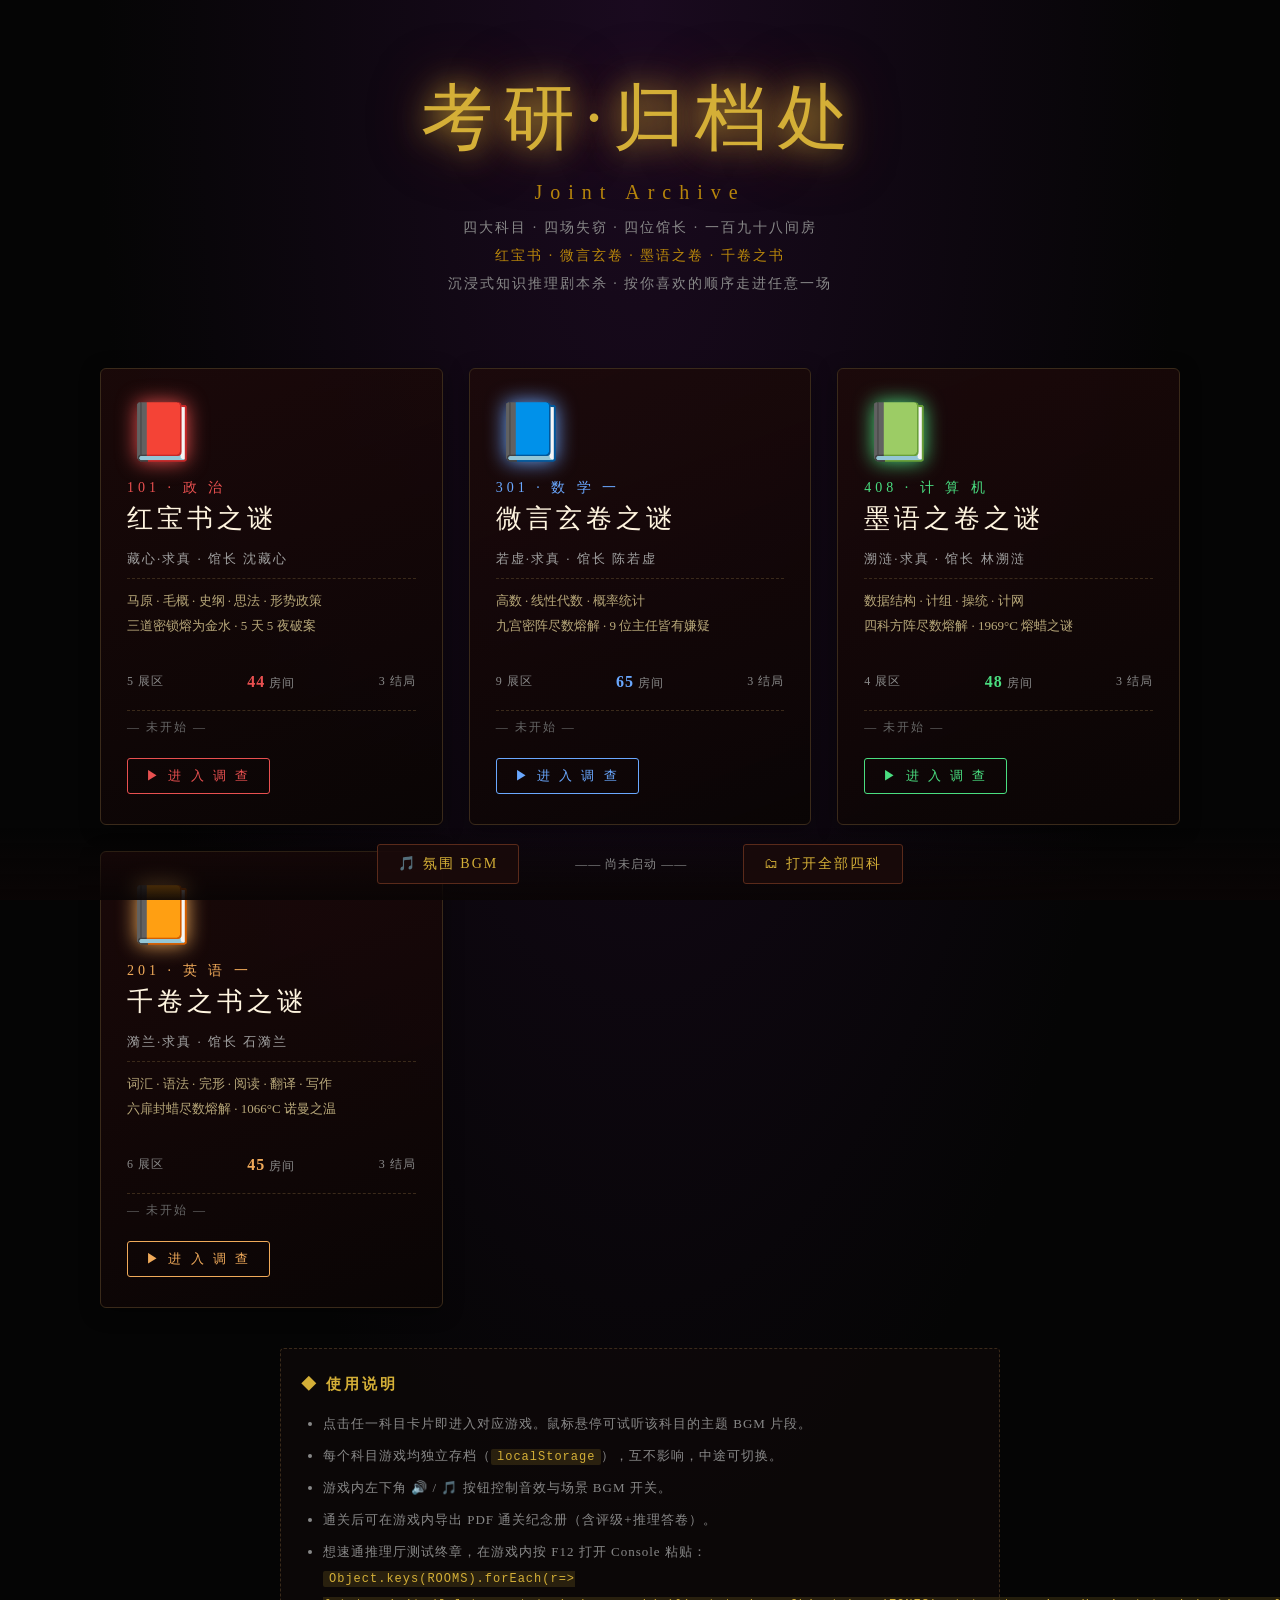
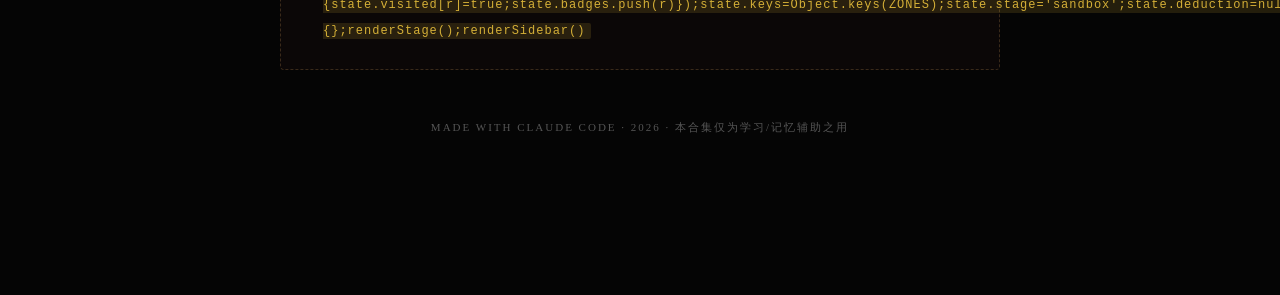
==== 考研剧本杀合集/index.html @ 75a109c9 "初始提交：考研剧本杀 · 联合归档处（含 7 轮优化） 四科（101/201/301/408）知识推理剧本杀，PWA 可离线，支持加手机主屏。  技术栈： - 纯前端 HTML/JS/CSS，无后端 " ====
<!DOCTYPE html>
<html lang="zh-CN">
<head>
<meta charset="UTF-8">
<title>考研剧本杀 · 联合归档处</title>
<style>
*{margin:0;padding:0;box-sizing:border-box}
html,body{min-height:100%;background:#0a0a0a;color:#fff5e0;font-family:"Songti SC","SimSun","STSong",serif;overflow-x:hidden}
body{background:radial-gradient(ellipse at top,#1a0a1f 0%,#050505 60%);min-height:100vh;padding:40px 20px 80px}

.hero{text-align:center;padding:30px 20px 40px;animation:fadeIn 1.5s}
.logo{font-size:72px;color:#d4af37;font-family:"STKaiti",serif;text-shadow:0 0 30px #d4af37,0 0 60px #6a2a1a;letter-spacing:10px;margin-bottom:15px;animation:glowPulse 4s infinite}
.subtitle{font-size:20px;color:#b8860b;letter-spacing:8px;margin-bottom:10px}
.desc{font-size:14px;color:#888;letter-spacing:2px;line-height:2;max-width:720px;margin:0 auto}

.grid{display:grid;grid-template-columns:repeat(auto-fit,minmax(260px,1fr));gap:26px;max-width:1100px;margin:30px auto 0;padding:0 10px}

.card{display:block;text-decoration:none;color:inherit;background:linear-gradient(160deg,rgba(30,10,10,.85),rgba(10,5,5,.95));border:1px solid #3a2a1a;border-radius:6px;padding:30px 26px;position:relative;overflow:hidden;cursor:pointer;transition:all .35s cubic-bezier(.2,.8,.2,1);box-shadow:0 4px 20px rgba(0,0,0,.4)}
.card::before{content:"";position:absolute;inset:0;background:linear-gradient(160deg,transparent 0%,var(--glow,rgba(212,175,55,.18)) 100%);opacity:0;transition:opacity .4s;pointer-events:none}
.card:hover{transform:translateY(-6px) scale(1.02);border-color:var(--border,#d4af37);box-shadow:0 14px 40px var(--shadow,rgba(212,175,55,.3))}
.card:hover::before{opacity:1}
.card.pol{--glow:rgba(220,60,60,.22);--border:#e85050;--shadow:rgba(220,60,60,.35)}
.card.math{--glow:rgba(80,150,255,.22);--border:#6aa8ff;--shadow:rgba(80,150,255,.35)}
.card.cs{--glow:rgba(60,210,120,.22);--border:#4ade80;--shadow:rgba(60,210,120,.35)}
.card.eng{--glow:rgba(240,170,90,.22);--border:#f0aa5a;--shadow:rgba(240,170,90,.35)}

.card-icon{font-size:56px;margin-bottom:14px;display:block;filter:drop-shadow(0 0 10px var(--border))}
.card-code{font-size:14px;color:var(--border);letter-spacing:4px;margin-bottom:4px}
.card-title{font-size:26px;font-family:"STKaiti",serif;color:#fff5e0;letter-spacing:4px;margin-bottom:14px}
.card-tag{font-size:13px;color:#a0a0a0;letter-spacing:2px;margin-bottom:10px;padding-bottom:10px;border-bottom:1px dashed #3a2a1a}
.card-desc{font-size:13px;color:#b8a87a;line-height:1.9;margin-bottom:16px;min-height:68px}
.card-stats{display:flex;justify-content:space-between;font-size:12px;color:#888;letter-spacing:1px;margin-bottom:18px}
.card-stat-num{color:var(--border);font-weight:bold;font-size:16px}
.card-play{display:inline-block;padding:8px 18px;border:1px solid var(--border);color:var(--border);font-size:13px;letter-spacing:3px;border-radius:3px;transition:all .25s}
.card:hover .card-play{background:var(--border);color:#0a0a0a}

.bottom-bar{position:fixed;bottom:0;left:0;right:0;background:linear-gradient(0deg,rgba(10,5,5,.95),transparent);padding:16px;display:flex;justify-content:center;gap:12px;z-index:50}
.btn{background:rgba(26,10,10,.9);border:1px solid #5a2a1a;color:#d4af37;padding:10px 20px;font-size:14px;letter-spacing:2px;cursor:pointer;font-family:inherit;border-radius:3px;transition:all .2s}
.btn:hover{border-color:#d4af37;background:rgba(212,175,55,.15)}
.btn.active{background:#d4af37;color:#0a0a0a}
.track-info{font-size:12px;color:#888;align-self:center;letter-spacing:1px;min-width:200px;text-align:center}

.credits{text-align:center;color:#555;font-size:11px;letter-spacing:2px;margin-top:50px;padding-bottom:60px}

@keyframes fadeIn{from{opacity:0;transform:translateY(-10px)}to{opacity:1;transform:translateY(0)}}
@keyframes glowPulse{0%,100%{text-shadow:0 0 30px #d4af37,0 0 60px #6a2a1a}50%{text-shadow:0 0 50px #d4af37,0 0 100px #6a2a1a,0 0 120px #d4af37}}
@keyframes fadeInUp{from{opacity:0;transform:translateY(30px)}to{opacity:1;transform:translateY(0)}}
.card{animation:fadeInUp .8s both}
.card:nth-child(1){animation-delay:.1s}
.card:nth-child(2){animation-delay:.2s}
.card:nth-child(3){animation-delay:.3s}
.card:nth-child(4){animation-delay:.4s}

.card-progress{margin-bottom:14px;font-size:12px;letter-spacing:2px;padding:8px 0;border-top:1px dashed #3a2a1a;min-height:30px}
.card-progress .pg-dim{color:#666}
.card-progress .pg-run{color:var(--border,#d4af37)}
.card-progress .pg-win{color:#6ada80;font-weight:600;letter-spacing:1px}
.card-progress .pg-bar{display:inline-block;width:120px;height:5px;background:rgba(255,255,255,.06);border-radius:3px;margin-left:6px;overflow:hidden;vertical-align:middle}
.card-progress .pg-bar>span{display:block;height:100%;background:currentColor;transition:width .6s ease}

.notes{max-width:720px;margin:40px auto 0;color:#888;font-size:13px;line-height:2;letter-spacing:1px;padding:20px;border:1px dashed #3a2a1a;border-radius:4px;background:rgba(20,10,10,.4)}
.notes h3{color:#d4af37;font-size:15px;letter-spacing:3px;margin-bottom:12px;font-family:"STKaiti",serif}
.notes ul{padding-left:22px}
.notes li{margin-bottom:6px}
.notes code{background:rgba(212,175,55,.15);color:#d4af37;padding:1px 6px;border-radius:2px;font-size:12px}

/* ======== Mobile responsive · launcher ======== */
@media (max-width:768px){
  body{padding:20px 12px 100px !important}
  .logo{font-size:44px !important;letter-spacing:4px !important}
  .subtitle{font-size:16px !important;letter-spacing:4px !important}
  .desc{font-size:13px !important;line-height:1.9 !important}
  .hero{padding:20px 6px 26px !important}
  .grid{grid-template-columns:1fr !important;gap:18px !important}
  .card{padding:22px 20px !important}
  .card-icon{font-size:46px !important}
  .card-title{font-size:22px !important;letter-spacing:3px !important}
  .card-code{font-size:12px !important;letter-spacing:3px !important}
  .card-desc{font-size:13px !important;min-height:auto !important}
  .card-tag{font-size:12px !important}
  .bottom-bar{flex-wrap:wrap;padding:10px !important}
  .btn{padding:10px 14px !important;font-size:12px !important;letter-spacing:1px !important}
  .track-info{min-width:auto !important;flex-basis:100%;font-size:11px !important;padding:4px 0}
  .notes{font-size:12px !important;line-height:1.9 !important;padding:15px !important}
  .notes code{font-size:10px !important;word-break:break-all}
}
@supports(padding:max(0px)){
  body{padding-bottom:max(100px,calc(env(safe-area-inset-bottom) + 80px)) !important}
}


/* ───── 键盘焦点可视化 (a11y) ───── */
a.card:focus-visible,button:focus-visible{outline:2px solid #d4af37;outline-offset:3px;box-shadow:0 0 0 5px rgba(212,175,55,.28)}
</style>
<meta name="viewport" content="width=device-width, initial-scale=1.0, viewport-fit=cover, user-scalable=yes">
<meta name="theme-color" content="#6a2a8a">
<meta name="apple-mobile-web-app-capable" content="yes">
<meta name="apple-mobile-web-app-status-bar-style" content="black-translucent">
<meta name="apple-mobile-web-app-title" content="考研归档处">
<meta name="mobile-web-app-capable" content="yes">
<link rel="manifest" href="manifest.json">
<link rel="icon" type="image/svg+xml" href="icon.svg">
<link rel="apple-touch-icon" sizes="192x192" href="icon-192.png">
<link rel="apple-touch-icon" sizes="512x512" href="icon-512.png">
<script src="data/boot.js"></script>
</head>
<body>

<div class="hero">
    <div class="logo">考研·归档处</div>
    <div class="subtitle">Joint Archive</div>
    <div class="desc">
        四大科目 · 四场失窃 · 四位馆长 · 一百九十八间房<br>
        <span style="color:#b8860b">红宝书 · 微言玄卷 · 墨语之卷 · 千卷之书</span><br>
        沉浸式知识推理剧本杀 · 按你喜欢的顺序走进任意一场
    </div>
</div>

<div class="grid">
    <a class="card pol" href="../101剧本杀/101剧本杀.html"
       data-subject="101" data-total="44"
       aria-label="进入 101 政治 · 红宝书之谜"
       onmouseenter="hoverCard('pol')" onmouseleave="leaveCard()">
        <div class="card-icon">📕</div>
        <div class="card-code">101 · 政 治</div>
        <div class="card-title">红宝书之谜</div>
        <div class="card-tag">藏心·求真 · 馆长 沈藏心</div>
        <div class="card-desc">
            马原 · 毛概 · 史纲 · 思法 · 形势政策<br>
            三道密锁熔为金水 · 5 天 5 夜破案
        </div>
        <div class="card-stats">
            <span>5 展区</span>
            <span><span class="card-stat-num">44</span> 房间</span>
            <span>3 结局</span>
        </div>
        <div class="card-progress" data-role="progress"><span class="pg-dim">— 载入进度 —</span></div>
        <span class="card-play">▶ 进 入 调 查</span>
    </a>

    <a class="card math" href="../301剧本杀/301剧本杀.html"
       data-subject="301" data-total="65"
       aria-label="进入 301 数学一 · 微言玄卷之谜"
       onmouseenter="hoverCard('math')" onmouseleave="leaveCard()">
        <div class="card-icon">📘</div>
        <div class="card-code">301 · 数 学 一</div>
        <div class="card-title">微言玄卷之谜</div>
        <div class="card-tag">若虚·求真 · 馆长 陈若虚</div>
        <div class="card-desc">
            高数 · 线性代数 · 概率统计<br>
            九宫密阵尽数熔解 · 9 位主任皆有嫌疑
        </div>
        <div class="card-stats">
            <span>9 展区</span>
            <span><span class="card-stat-num">65</span> 房间</span>
            <span>3 结局</span>
        </div>
        <div class="card-progress" data-role="progress"><span class="pg-dim">— 载入进度 —</span></div>
        <span class="card-play">▶ 进 入 调 查</span>
    </a>

    <a class="card cs" href="../408剧本杀/408剧本杀.html"
       data-subject="408" data-total="48"
       aria-label="进入 408 计算机 · 墨语之卷之谜"
       onmouseenter="hoverCard('cs')" onmouseleave="leaveCard()">
        <div class="card-icon">📗</div>
        <div class="card-code">408 · 计 算 机</div>
        <div class="card-title">墨语之卷之谜</div>
        <div class="card-tag">溯涟·求真 · 馆长 林溯涟</div>
        <div class="card-desc">
            数据结构 · 计组 · 操统 · 计网<br>
            四科方阵尽数熔解 · 1969°C 熔蜡之谜
        </div>
        <div class="card-stats">
            <span>4 展区</span>
            <span><span class="card-stat-num">48</span> 房间</span>
            <span>3 结局</span>
        </div>
        <div class="card-progress" data-role="progress"><span class="pg-dim">— 载入进度 —</span></div>
        <span class="card-play">▶ 进 入 调 查</span>
    </a>

    <a class="card eng" href="../201剧本杀/201剧本杀.html"
       data-subject="201" data-total="45"
       aria-label="进入 201 英语一 · 千卷之书之谜"
       onmouseenter="hoverCard('eng')" onmouseleave="leaveCard()">
        <div class="card-icon">📙</div>
        <div class="card-code">201 · 英 语 一</div>
        <div class="card-title">千卷之书之谜</div>
        <div class="card-tag">漪兰·求真 · 馆长 石漪兰</div>
        <div class="card-desc">
            词汇 · 语法 · 完形 · 阅读 · 翻译 · 写作<br>
            六扉封蜡尽数熔解 · 1066°C 诺曼之温
        </div>
        <div class="card-stats">
            <span>6 展区</span>
            <span><span class="card-stat-num">45</span> 房间</span>
            <span>3 结局</span>
        </div>
        <div class="card-progress" data-role="progress"><span class="pg-dim">— 载入进度 —</span></div>
        <span class="card-play">▶ 进 入 调 查</span>
    </a>
</div>

<div class="notes">
    <h3>◆ 使用说明</h3>
    <ul>
        <li>点击任一科目卡片即进入对应游戏。鼠标悬停可试听该科目的主题 BGM 片段。</li>
        <li>每个科目游戏均独立存档（<code>localStorage</code>），互不影响，中途可切换。</li>
        <li>游戏内左下角 🔊 / 🎵 按钮控制音效与场景 BGM 开关。</li>
        <li>通关后可在游戏内导出 PDF 通关纪念册（含评级+推理答卷）。</li>
        <li>想速通推理厅测试终章，在游戏内按 F12 打开 Console 粘贴：<br><code>Object.keys(ROOMS).forEach(r=>{state.visited[r]=true;state.badges.push(r)});state.keys=Object.keys(ZONES);state.stage='sandbox';state.deduction=null;state.flags={};renderStage();renderSidebar()</code></li>
    </ul>
</div>

<div class="bottom-bar">
    <button class="btn" id="btn-bgm" onclick="toggleBgm()">🎵 氛围 BGM</button>
    <div class="track-info" id="track-info">—— 尚未启动 ——</div>
    <button class="btn" onclick="openAll()">🗂 打开全部四科</button>
</div>

<div class="credits">
    MADE WITH CLAUDE CODE · 2026 · 本合集仅为学习/记忆辅助之用
</div>

<script>
// ============ 多轨 BGM 引擎 (与各子游戏一致的频率表与合成器) ============
let ac=null, bgmOn=false;
let bgmNodes=[], bgmSchedulerId=null, currentBgm=null, bgmGainNode=null;
const NOTES={
    A1:55.00,As1:58.27,B1:61.74,
    C2:65.41,Cs2:69.30,D2:73.42,Ds2:77.78,E2:82.41,F2:87.31,Fs2:92.50,G2:98.00,Gs2:103.83,A2:110.00,As2:116.54,B2:123.47,
    C3:130.81,Cs3:138.59,D3:146.83,Ds3:155.56,E3:164.81,F3:174.61,Fs3:185.00,G3:196.00,Gs3:207.65,A3:220.00,As3:233.08,B3:246.94,
    C4:261.63,Cs4:277.18,D4:293.66,Ds4:311.13,E4:329.63,F4:349.23,Fs4:369.99,G4:392.00,Gs4:415.30,A4:440.00,As4:466.16,B4:493.88,
    C5:523.25,Cs5:554.37,D5:587.33,Ds5:622.25,E5:659.25,F5:698.46,Fs5:739.99,G5:783.99,Gs5:830.61,A5:880.00,As5:932.33,B5:987.77,
    C6:1046.50,D6:1174.66,E6:1318.51,F6:1396.91,G6:1567.98,
    REST:0
};
function initAudio(){if(!ac){try{ac=new (window.AudioContext||window.webkitAudioContext)()}catch(e){}}}
function initBgmGain(){if(!ac||bgmGainNode)return;bgmGainNode=ac.createGain();bgmGainNode.gain.value=0.6;bgmGainNode.connect(ac.destination)}
function bgmTone(freq,start,dur,type,vol){
    if(!ac||!bgmGainNode||!freq||freq<=0)return;
    type=type||'sine';vol=vol==null?0.05:vol;
    const o=ac.createOscillator(),g=ac.createGain();
    o.type=type;o.frequency.setValueAtTime(freq,start);
    g.gain.setValueAtTime(0,start);
    g.gain.linearRampToValueAtTime(vol,start+0.04);
    g.gain.linearRampToValueAtTime(vol*0.65,start+dur*0.6);
    g.gain.exponentialRampToValueAtTime(0.0005,start+dur);
    o.connect(g);g.connect(bgmGainNode);
    o.start(start);o.stop(start+dur+0.08);
    bgmNodes.push({o,g});
}
function playTrack(t,t0,bl){
    const totalDur=t.loopBeats*bl;
    (t.drones||[]).forEach(d=>bgmTone(NOTES[d.n],t0,totalDur,d.t||'sine',d.v||0.04));
    let cur=t0;
    (t.melody||[]).forEach(m=>{const d=m.d*bl;if(m.n&&m.n!=='REST'&&NOTES[m.n])bgmTone(NOTES[m.n],cur,d*0.95,m.t||'triangle',m.v||0.05);cur+=d});
    if(t.bass){let c=t0;t.bass.forEach(m=>{const d=m.d*bl;if(m.n&&m.n!=='REST'&&NOTES[m.n])bgmTone(NOTES[m.n],c,d*0.95,m.t||'sine',m.v||0.04);c+=d})}
}

// 5 首主题 BGM
const BGM_TRACKS={
    // 启动器氛围: 归档处夜景 · D 小调缓慢 drone + 铃
    entry:{name:'联合归档处·夜',tempo:56,loopBeats:16,
        drones:[{n:'D2',v:0.045,t:'sine'},{n:'A2',v:0.03,t:'sine'},{n:'F3',v:0.02,t:'sine'}],
        melody:[{n:'REST',d:4,v:0,t:'sine'},{n:'D5',d:2,v:0.04,t:'triangle'},{n:'F5',d:2,v:0.04,t:'triangle'},{n:'A5',d:3,v:0.045,t:'triangle'},{n:'REST',d:1,v:0,t:'sine'},{n:'G5',d:2,v:0.035,t:'triangle'},{n:'F5',d:2,v:0.035,t:'triangle'}]},
    // 101 政治: C 大调进行曲 · 庄严红色
    pol:{name:'101·藏心求真·进行曲',tempo:100,loopBeats:16,
        drones:[{n:'C3',v:0.035,t:'sine'}],
        bass:[{n:'C2',d:2,v:0.05,t:'sawtooth'},{n:'G2',d:2,v:0.045,t:'sawtooth'},{n:'C2',d:2,v:0.05,t:'sawtooth'},{n:'G2',d:2,v:0.045,t:'sawtooth'},{n:'F2',d:2,v:0.045,t:'sawtooth'},{n:'C2',d:2,v:0.05,t:'sawtooth'},{n:'G2',d:2,v:0.045,t:'sawtooth'},{n:'C2',d:2,v:0.05,t:'sawtooth'}],
        melody:[{n:'E4',d:1,v:0.05,t:'square'},{n:'G4',d:1,v:0.05,t:'square'},{n:'C5',d:2,v:0.055,t:'square'},{n:'E5',d:1,v:0.05,t:'square'},{n:'D5',d:1,v:0.045,t:'square'},{n:'C5',d:2,v:0.055,t:'square'},{n:'G4',d:2,v:0.045,t:'square'},{n:'C5',d:2,v:0.05,t:'square'},{n:'G5',d:2,v:0.05,t:'square'},{n:'C5',d:2,v:0.055,t:'square'}]},
    // 301 数学一: 神秘空灵 · 五声调式 · 蓝色理性
    math:{name:'301·若虚求真·五声幽谷',tempo:68,loopBeats:16,
        drones:[{n:'D3',v:0.04,t:'sine'},{n:'A3',v:0.03,t:'sine'}],
        melody:[{n:'D5',d:2,v:0.05,t:'triangle'},{n:'F5',d:2,v:0.045,t:'triangle'},{n:'G5',d:2,v:0.05,t:'triangle'},{n:'A5',d:2,v:0.055,t:'triangle'},{n:'G5',d:1,v:0.04,t:'triangle'},{n:'F5',d:1,v:0.04,t:'triangle'},{n:'D5',d:2,v:0.045,t:'triangle'},{n:'A4',d:2,v:0.045,t:'triangle'},{n:'D5',d:2,v:0.05,t:'triangle'}]},
    // 408 计算机: 电子脉冲 · D 小调 · 绿色数字
    cs:{name:'408·溯涟求真·比特脉冲',tempo:120,loopBeats:16,
        drones:[{n:'D3',v:0.025,t:'sawtooth'}],
        bass:[{n:'D2',d:1,v:0.045,t:'square'},{n:'A2',d:1,v:0.04,t:'square'},{n:'D2',d:1,v:0.045,t:'square'},{n:'A2',d:1,v:0.04,t:'square'},{n:'F2',d:1,v:0.04,t:'square'},{n:'A2',d:1,v:0.04,t:'square'},{n:'D2',d:1,v:0.045,t:'square'},{n:'A2',d:1,v:0.04,t:'square'},{n:'G2',d:1,v:0.04,t:'square'},{n:'D3',d:1,v:0.04,t:'square'},{n:'A2',d:1,v:0.04,t:'square'},{n:'D2',d:1,v:0.045,t:'square'},{n:'F2',d:1,v:0.04,t:'square'},{n:'A2',d:1,v:0.04,t:'square'},{n:'D2',d:1,v:0.045,t:'square'},{n:'A2',d:1,v:0.04,t:'square'}],
        melody:[{n:'D5',d:1,v:0.04,t:'square'},{n:'F5',d:1,v:0.04,t:'square'},{n:'A5',d:2,v:0.045,t:'square'},{n:'F5',d:1,v:0.04,t:'square'},{n:'D5',d:1,v:0.04,t:'square'},{n:'E5',d:2,v:0.04,t:'square'},{n:'A4',d:2,v:0.04,t:'square'},{n:'D5',d:2,v:0.04,t:'square'},{n:'F5',d:2,v:0.04,t:'square'},{n:'A5',d:2,v:0.045,t:'square'}]},
    // 201 英语一: 古典抒情 · A 小调 · 琥珀人文
    eng:{name:'201·漪兰求真·古典抒情',tempo:64,loopBeats:16,
        drones:[{n:'A2',v:0.04,t:'sine'},{n:'E3',v:0.03,t:'sine'}],
        melody:[{n:'A4',d:2,v:0.05,t:'triangle'},{n:'C5',d:2,v:0.045,t:'triangle'},{n:'E5',d:2,v:0.05,t:'triangle'},{n:'A5',d:3,v:0.055,t:'triangle'},{n:'G5',d:1,v:0.045,t:'triangle'},{n:'F5',d:2,v:0.045,t:'triangle'},{n:'E5',d:2,v:0.045,t:'triangle'},{n:'C5',d:2,v:0.045,t:'triangle'}]}
};

function stopBgmAll(cross){
    if(bgmSchedulerId){clearTimeout(bgmSchedulerId);bgmSchedulerId=null}
    currentBgm=null;
    if(!ac)return;
    const now=ac.currentTime;const fade=cross?0.5:0.3;
    bgmNodes.forEach(n=>{try{
        n.g.gain.cancelScheduledValues(now);
        n.g.gain.setValueAtTime(n.g.gain.value||0.05,now);
        n.g.gain.linearRampToValueAtTime(0.0001,now+fade);
        n.o.stop(now+fade+0.05);
    }catch(e){}});
    bgmNodes=[];
}
function startBgmTrack(id){
    if(!id||currentBgm===id)return;
    stopBgmAll(true);
    if(!bgmOn||!ac)return;
    currentBgm=id;
    const t=BGM_TRACKS[id];if(!t)return;
    initBgmGain();
    const bl=60/t.tempo;const loopLen=t.loopBeats*bl;
    const loop=()=>{
        if(!bgmOn||currentBgm!==id||!ac)return;
        playTrack(t,ac.currentTime+0.05,bl);
        bgmSchedulerId=setTimeout(loop,loopLen*1000-80);
    };
    loop();
    document.getElementById('track-info').textContent='♪ '+t.name;
}
function toggleBgm(){
    initAudio();
    bgmOn=!bgmOn;
    const btn=document.getElementById('btn-bgm');
    btn.classList.toggle('active',bgmOn);
    if(bgmOn){startBgmTrack('entry')}
    else{stopBgmAll();document.getElementById('track-info').textContent='—— BGM 已关闭 ——'}
}
function hoverCard(id){
    if(!bgmOn){initAudio();bgmOn=true;document.getElementById('btn-bgm').classList.add('active')}
    startBgmTrack(id);
}
function leaveCard(){
    if(!bgmOn)return;
    startBgmTrack('entry');
}
function openAll(){
    if(!confirm('将在四个新标签页中打开全部四科，确定？')) return;
    ['../101剧本杀/101剧本杀.html','../301剧本杀/301剧本杀.html','../408剧本杀/408剧本杀.html','../201剧本杀/201剧本杀.html'].forEach(u=>window.open(u,'_blank'));
}

document.addEventListener('click',()=>{if(!ac)initAudio()},{once:true});

// ============ 各科进度显示 ============
function _readSubjectProgress(subject){
    try{
        const raw=localStorage.getItem('exam_'+subject+'_progress');
        if(raw){const p=JSON.parse(raw);if(p&&p.data)return p.data}
        const legacy=localStorage.getItem('101_rpg_save');
        if(legacy)return JSON.parse(legacy);
    }catch(e){}
    return null;
}
function renderSubjectProgress(){
    document.querySelectorAll('.card[data-subject]').forEach(card=>{
        const subject=card.dataset.subject;
        const total=parseInt(card.dataset.total,10)||0;
        const slot=card.querySelector('[data-role="progress"]');
        if(!slot)return;
        const st=_readSubjectProgress(subject);
        if(!st){slot.innerHTML='<span class="pg-dim">— 未开始 —</span>';return}
        const badges=(st.badges&&st.badges.length)||0;
        const pct=total?Math.min(100,Math.round(badges/total*100)):0;
        if(st.ending){
            slot.innerHTML='<span class="pg-win">✓ 已通关 · '+badges+'/'+total+' 徽章<span class="pg-bar"><span style="width:'+pct+'%"></span></span></span>';
        }else{
            slot.innerHTML='<span class="pg-run">继续调查 · '+badges+'/'+total+' 徽章<span class="pg-bar"><span style="width:'+pct+'%"></span></span></span>';
        }
    });
}
renderSubjectProgress();
window.addEventListener('pageshow',renderSubjectProgress);
</script>
</body>
</html>
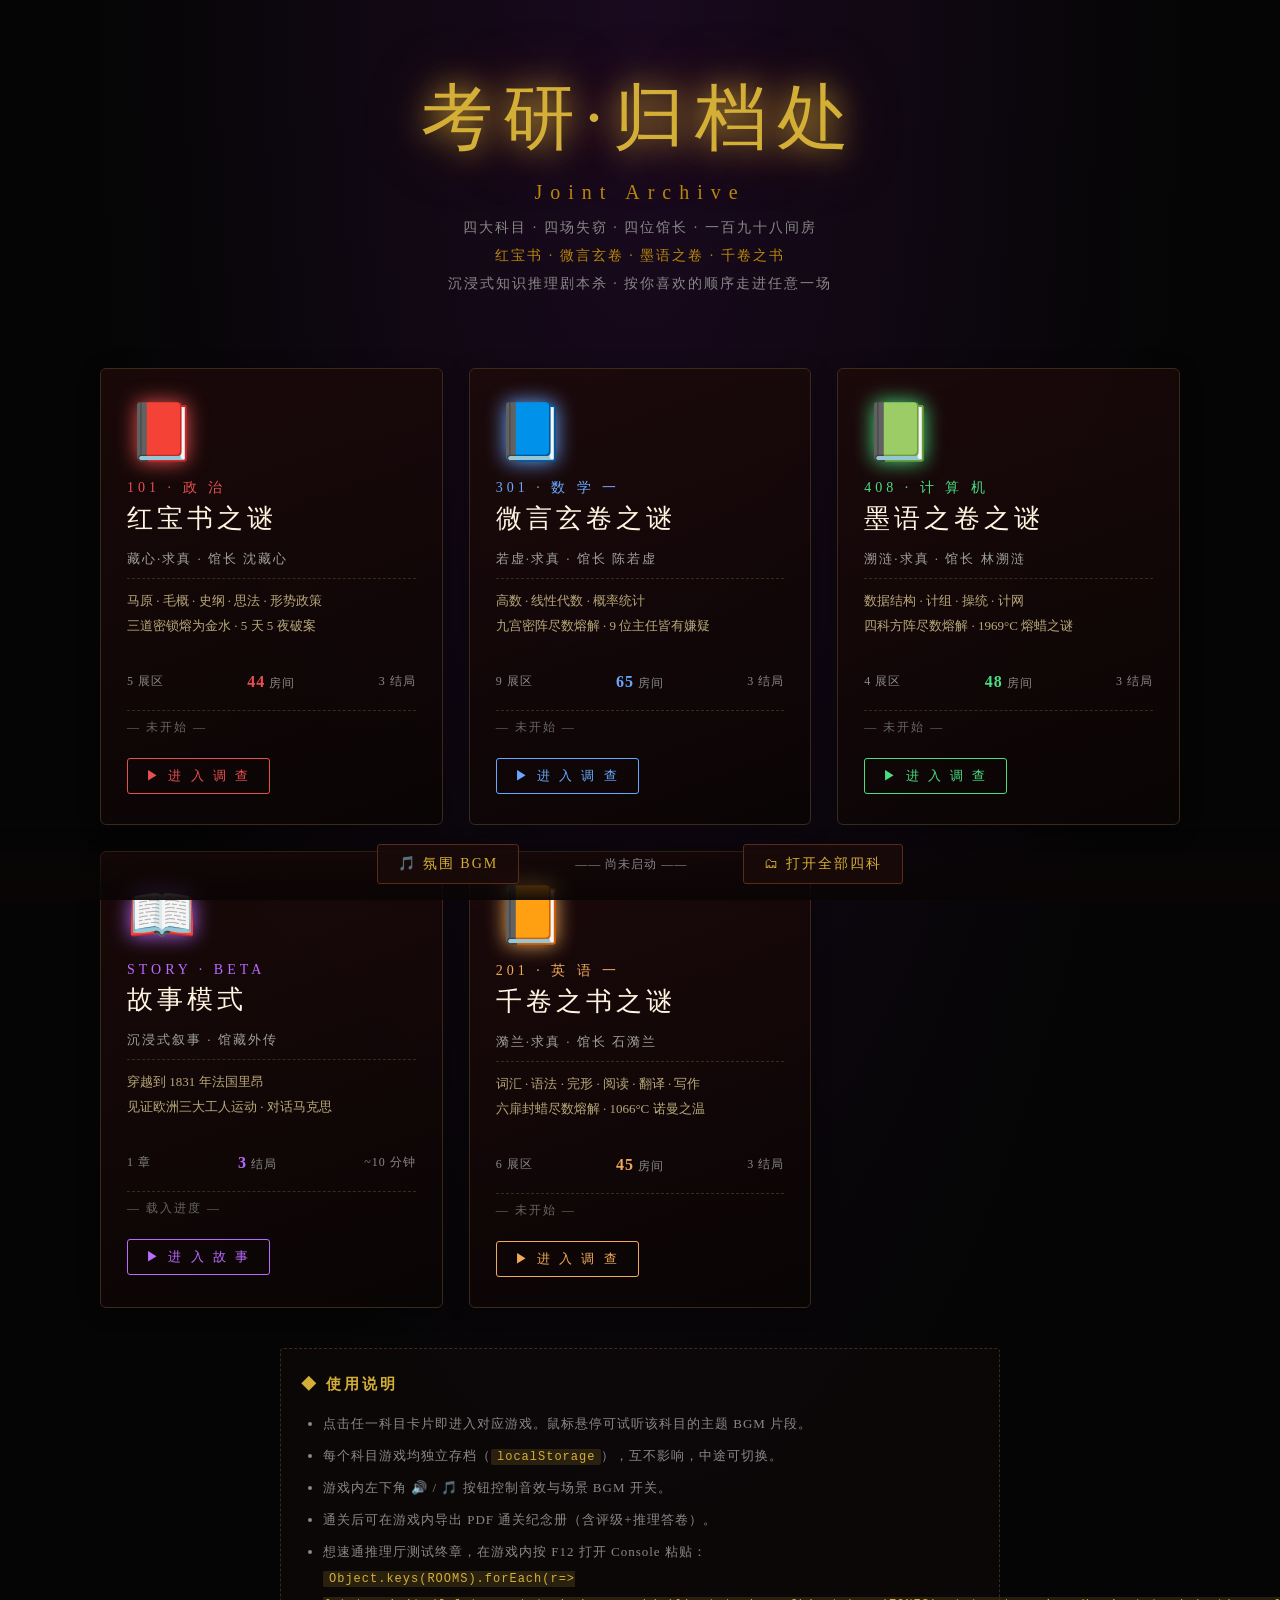
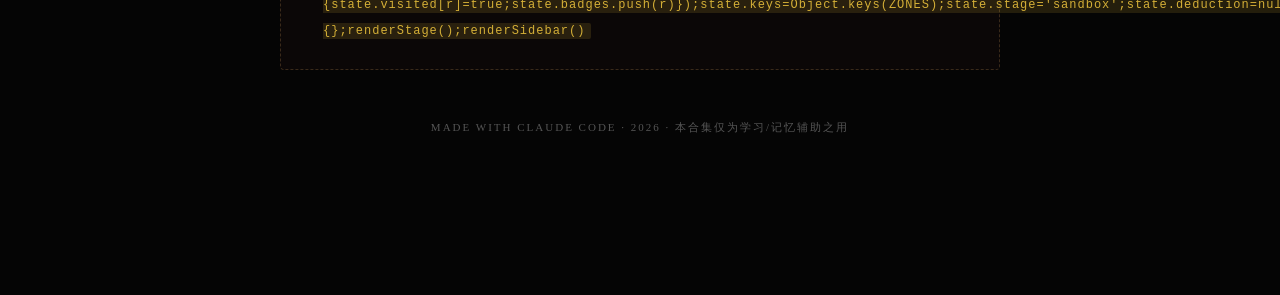
==== commit 08368bb6: "新增故事模式 (MVP)：政治 M1 欧洲三大工人运动 · 10 分钟沉浸式叙事 · 3 结局" ====
--- a/考研剧本杀合集/index.html
+++ b/考研剧本杀合集/index.html
@@ -23,6 +23,7 @@
 .card.math{--glow:rgba(80,150,255,.22);--border:#6aa8ff;--shadow:rgba(80,150,255,.35)}
 .card.cs{--glow:rgba(60,210,120,.22);--border:#4ade80;--shadow:rgba(60,210,120,.35)}
 .card.eng{--glow:rgba(240,170,90,.22);--border:#f0aa5a;--shadow:rgba(240,170,90,.35)}
+.card.story{--glow:rgba(157,78,221,.25);--border:#b96aff;--shadow:rgba(157,78,221,.4)}
 
 .card-icon{font-size:56px;margin-bottom:14px;display:block;filter:drop-shadow(0 0 10px var(--border))}
 .card-code{font-size:14px;color:var(--border);letter-spacing:4px;margin-bottom:4px}
@@ -50,6 +51,7 @@
 .card:nth-child(2){animation-delay:.2s}
 .card:nth-child(3){animation-delay:.3s}
 .card:nth-child(4){animation-delay:.4s}
+.card:nth-child(5){animation-delay:.5s}
 
 .card-progress{margin-bottom:14px;font-size:12px;letter-spacing:2px;padding:8px 0;border-top:1px dashed #3a2a1a;min-height:30px}
 .card-progress .pg-dim{color:#666}
@@ -103,8 +105,18 @@
 <link rel="apple-touch-icon" sizes="192x192" href="icon-192.png">
 <link rel="apple-touch-icon" sizes="512x512" href="icon-512.png">
 <script src="data/boot.js"></script>
+<style>
+/* PWA 安装按钮（Android Chrome 显示，iOS Safari 提示手动） */
+.pwa-install{position:fixed;top:16px;right:16px;z-index:200;background:linear-gradient(135deg,#d4af37,#b8860b);color:#0a0a0a;border:none;padding:10px 18px;font-size:14px;letter-spacing:2px;font-family:"Songti SC","SimSun",serif;border-radius:24px;cursor:pointer;box-shadow:0 4px 14px rgba(212,175,55,.4);animation:fadeIn .6s}
+.pwa-install:hover{transform:translateY(-2px);box-shadow:0 6px 20px rgba(212,175,55,.6)}
+.pwa-install:focus-visible{outline:2px solid #fff5e0;outline-offset:3px}
+.ios-tip{position:fixed;bottom:90px;left:50%;transform:translateX(-50%);background:rgba(14,10,10,.95);color:#fff5e0;padding:14px 20px;border-radius:10px;z-index:200;font-size:13px;letter-spacing:1px;max-width:92vw;text-align:center;border:1px solid #d4af37;box-shadow:0 8px 30px rgba(0,0,0,.6);line-height:1.8;animation:fadeIn .4s}
+.ios-tip .close{position:absolute;top:4px;right:10px;background:none;border:none;color:#d4af37;font-size:18px;cursor:pointer}
+</style>
 </head>
 <body>
+
+<button id="pwa-install-btn" class="pwa-install" style="display:none" onclick="_installPwa()" aria-label="安装到手机主屏">📲 安装到主屏</button>
 
 <div class="hero">
     <div class="logo">考研·归档处</div>
@@ -178,6 +190,26 @@
         </div>
         <div class="card-progress" data-role="progress"><span class="pg-dim">— 载入进度 —</span></div>
         <span class="card-play">▶ 进 入 调 查</span>
+    </a>
+
+    <a class="card story" href="../故事模式/"
+       aria-label="进入故事模式 · 沉浸式叙事（Beta）"
+       onmouseenter="hoverCard('pol')" onmouseleave="leaveCard()">
+        <div class="card-icon">📖</div>
+        <div class="card-code">STORY · BETA</div>
+        <div class="card-title">故事模式</div>
+        <div class="card-tag">沉浸式叙事 · 馆藏外传</div>
+        <div class="card-desc">
+            穿越到 1831 年法国里昂<br>
+            见证欧洲三大工人运动 · 对话马克思
+        </div>
+        <div class="card-stats">
+            <span>1 章</span>
+            <span><span class="card-stat-num">3</span> 结局</span>
+            <span>~10 分钟</span>
+        </div>
+        <div class="card-progress" data-role="progress"><span class="pg-dim">— 载入进度 —</span></div>
+        <span class="card-play">▶ 进 入 故 事</span>
     </a>
 
     <a class="card eng" href="../201剧本杀/201剧本杀.html"
@@ -337,6 +369,58 @@
 
 document.addEventListener('click',()=>{if(!ac)initAudio()},{once:true});
 
+// ============ PWA 一键安装 ============
+let _pwaPrompt=null;
+window.addEventListener('beforeinstallprompt',e=>{
+    e.preventDefault();_pwaPrompt=e;
+    const btn=document.getElementById('pwa-install-btn');
+    if(btn)btn.style.display='block';
+});
+window.addEventListener('appinstalled',()=>{
+    const btn=document.getElementById('pwa-install-btn');
+    if(btn)btn.style.display='none';
+    _pwaPrompt=null;
+});
+function _installPwa(){
+    if(_pwaPrompt){
+        _pwaPrompt.prompt();
+        _pwaPrompt.userChoice.then(c=>{
+            if(c.outcome==='accepted')document.getElementById('pwa-install-btn').style.display='none';
+            _pwaPrompt=null;
+        });
+    }else{
+        _showIosTip();
+    }
+}
+// iOS Safari 不支持 beforeinstallprompt，单独引导
+function _showIosTip(){
+    if(document.getElementById('ios-tip-box'))return;
+    const ua=navigator.userAgent;
+    const isIos=/iPhone|iPad|iPod/i.test(ua);
+    const isAndroid=/Android/i.test(ua);
+    const d=document.createElement('div');d.id='ios-tip-box';d.className='ios-tip';
+    if(isIos){
+        d.innerHTML='<button class="close" aria-label="关闭">×</button>在 Safari 里：<br>底部 <strong style="color:#d4af37">分享按钮 ⬆</strong> → <strong style="color:#d4af37">添加到主屏幕</strong>';
+    }else if(isAndroid){
+        d.innerHTML='<button class="close" aria-label="关闭">×</button>在 Chrome 里：<br>右上 <strong style="color:#d4af37">⋮ 菜单</strong> → <strong style="color:#d4af37">添加到主屏幕</strong> / <strong style="color:#d4af37">安装应用</strong>';
+    }else{
+        d.innerHTML='<button class="close" aria-label="关闭">×</button>用手机的 Chrome 或 Safari 打开本页，即可"添加到主屏"成为离线 App。';
+    }
+    document.body.appendChild(d);
+    d.querySelector('.close').onclick=()=>d.remove();
+    setTimeout(()=>{if(document.getElementById('ios-tip-box'))d.remove()},12000);
+}
+// iOS 默认没有安装按钮，但在独立模式外显示一个"安装"手动引导
+(function(){
+    const isStandalone=window.matchMedia('(display-mode: standalone)').matches||window.navigator.standalone;
+    if(isStandalone)return;  // 已安装，不显示
+    const isIos=/iPhone|iPad|iPod/i.test(navigator.userAgent);
+    if(isIos){
+        const btn=document.getElementById('pwa-install-btn');
+        if(btn){btn.style.display='block';btn.textContent='📲 添加到主屏'}
+    }
+})();
+
 // ============ 各科进度显示 ============
 function _readSubjectProgress(subject){
     try{
